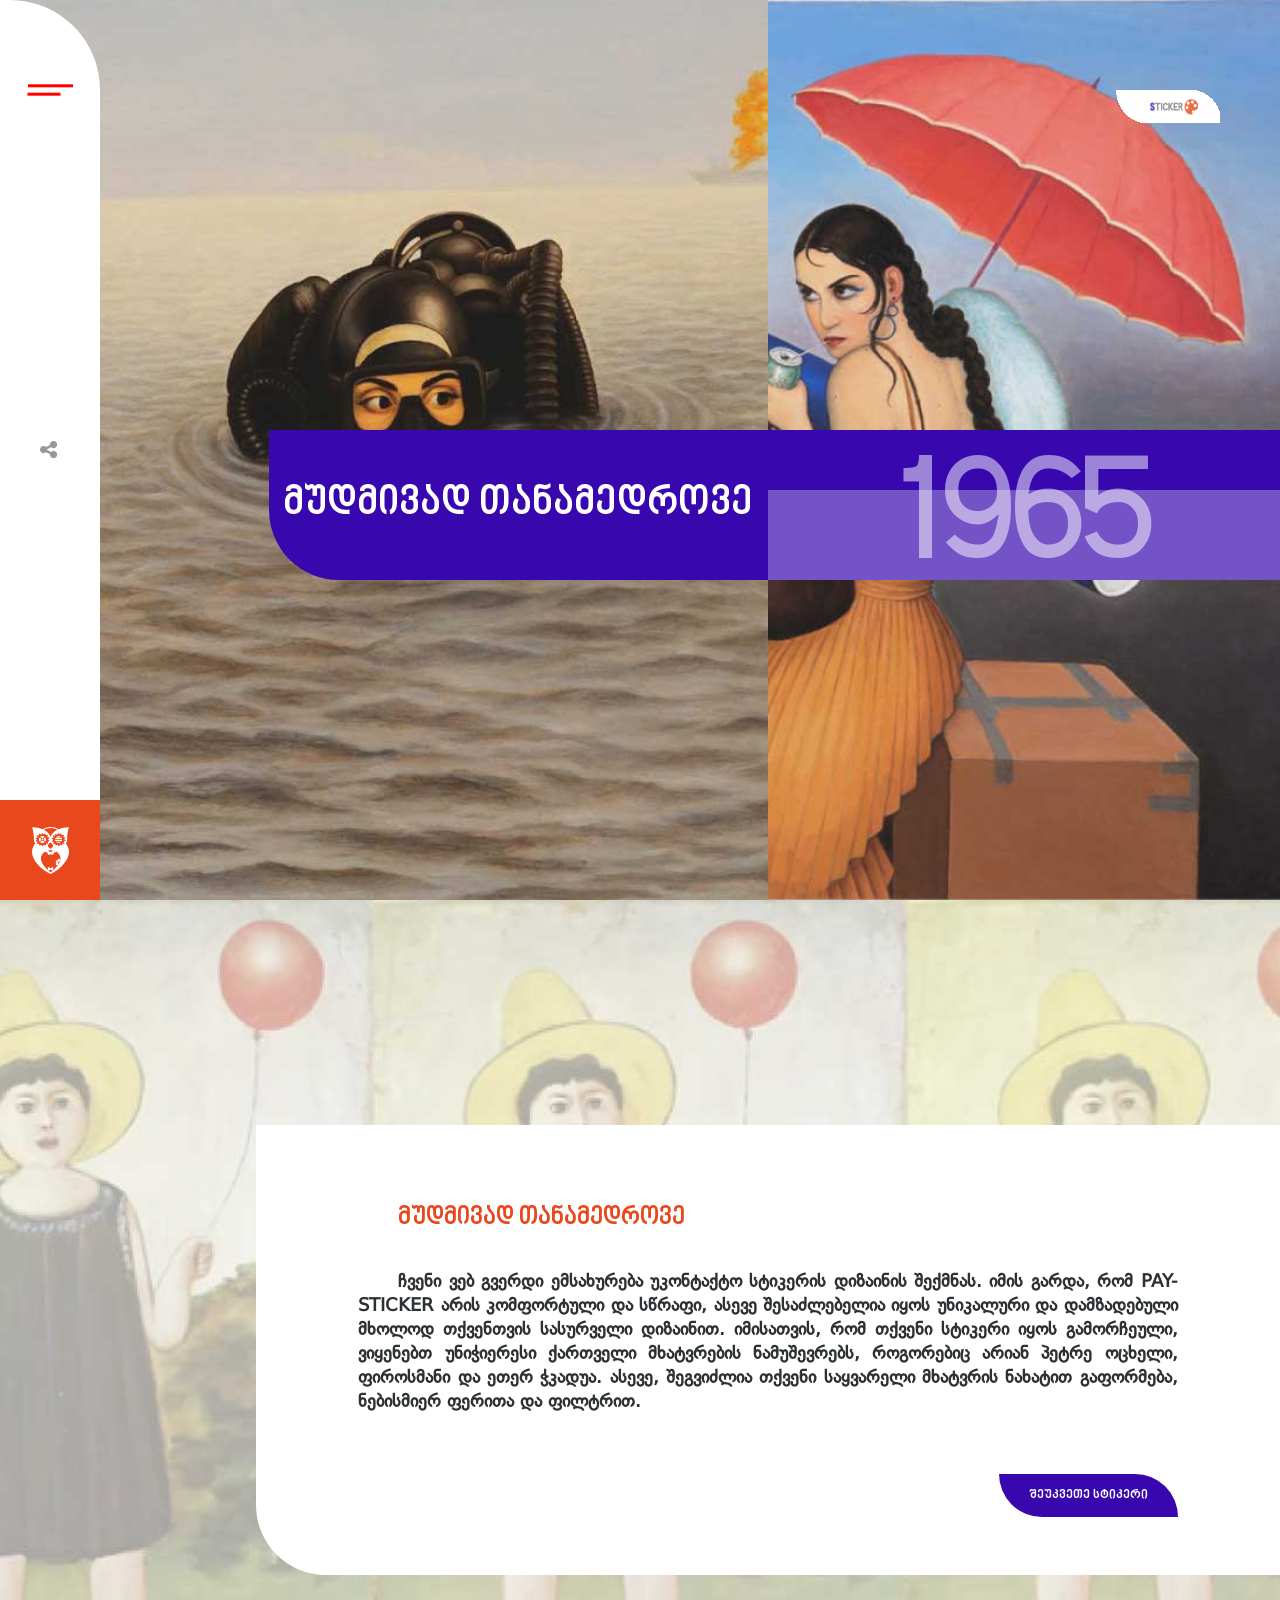
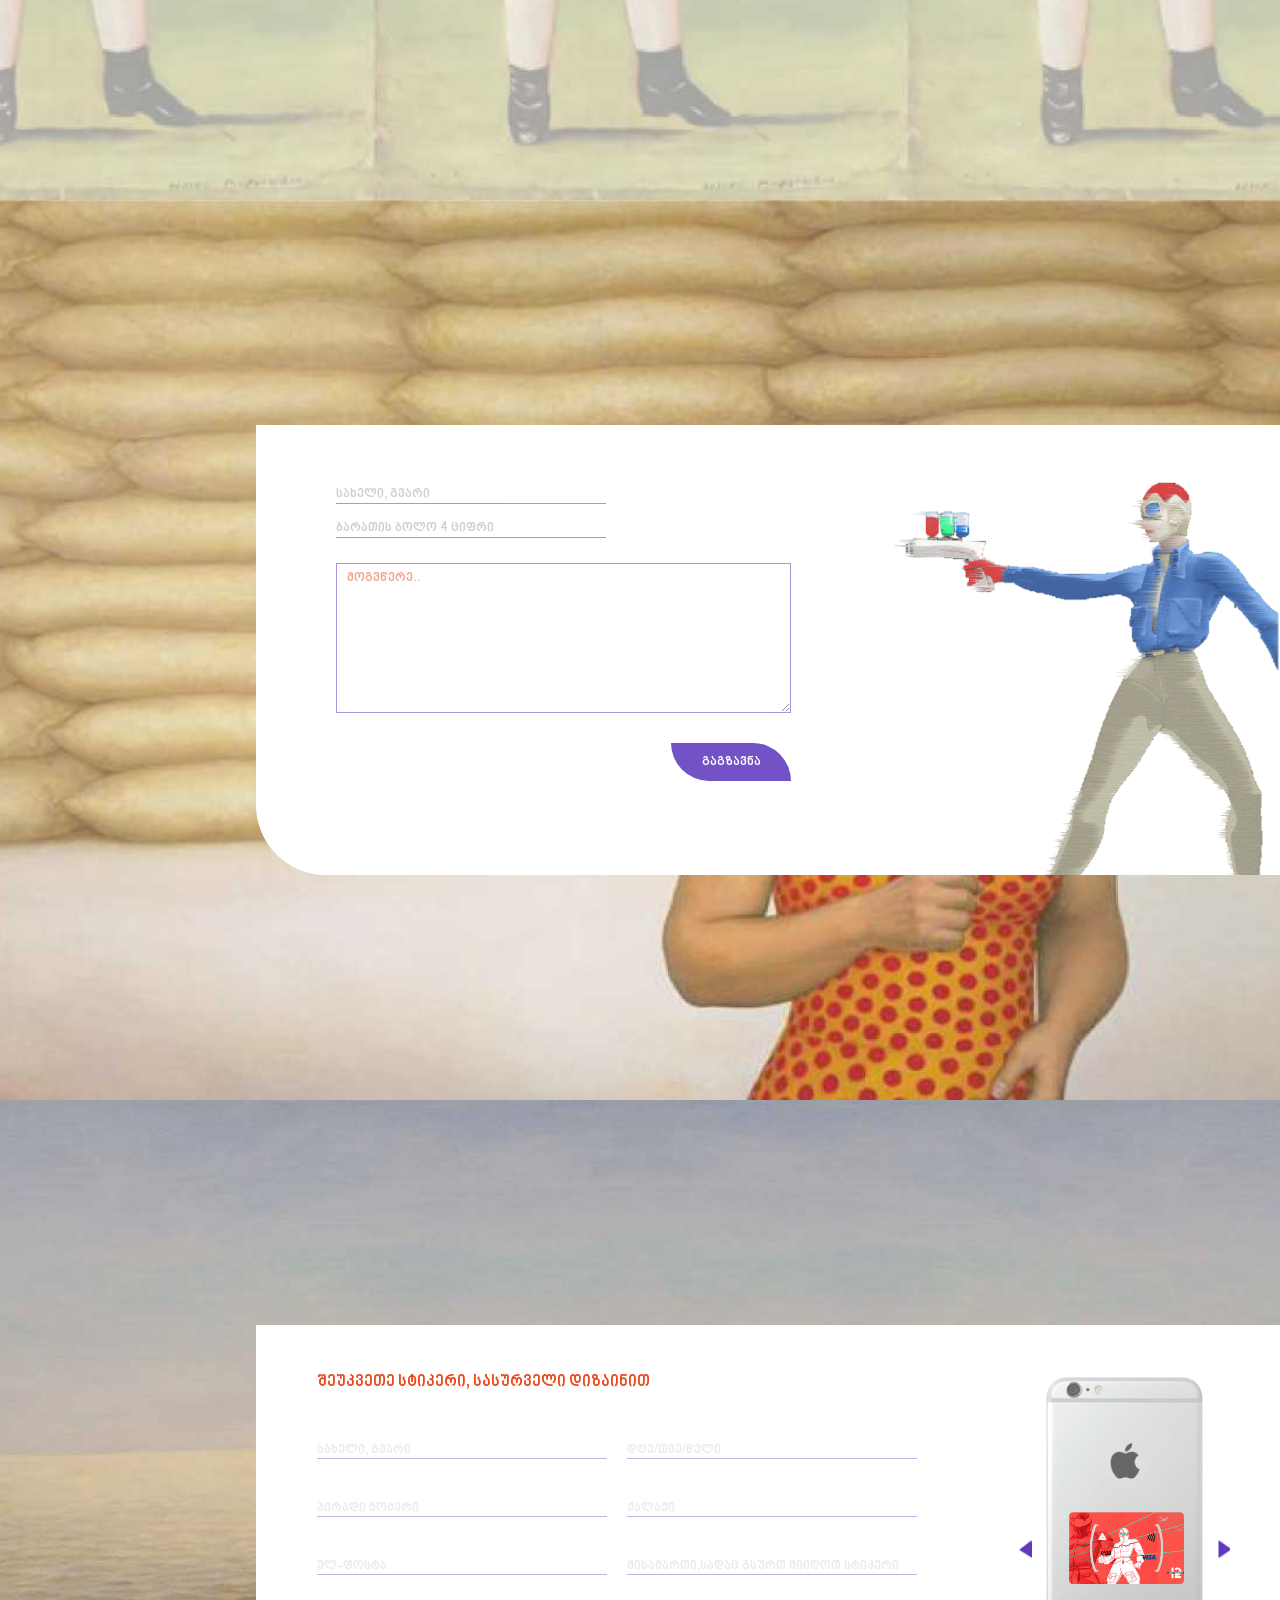
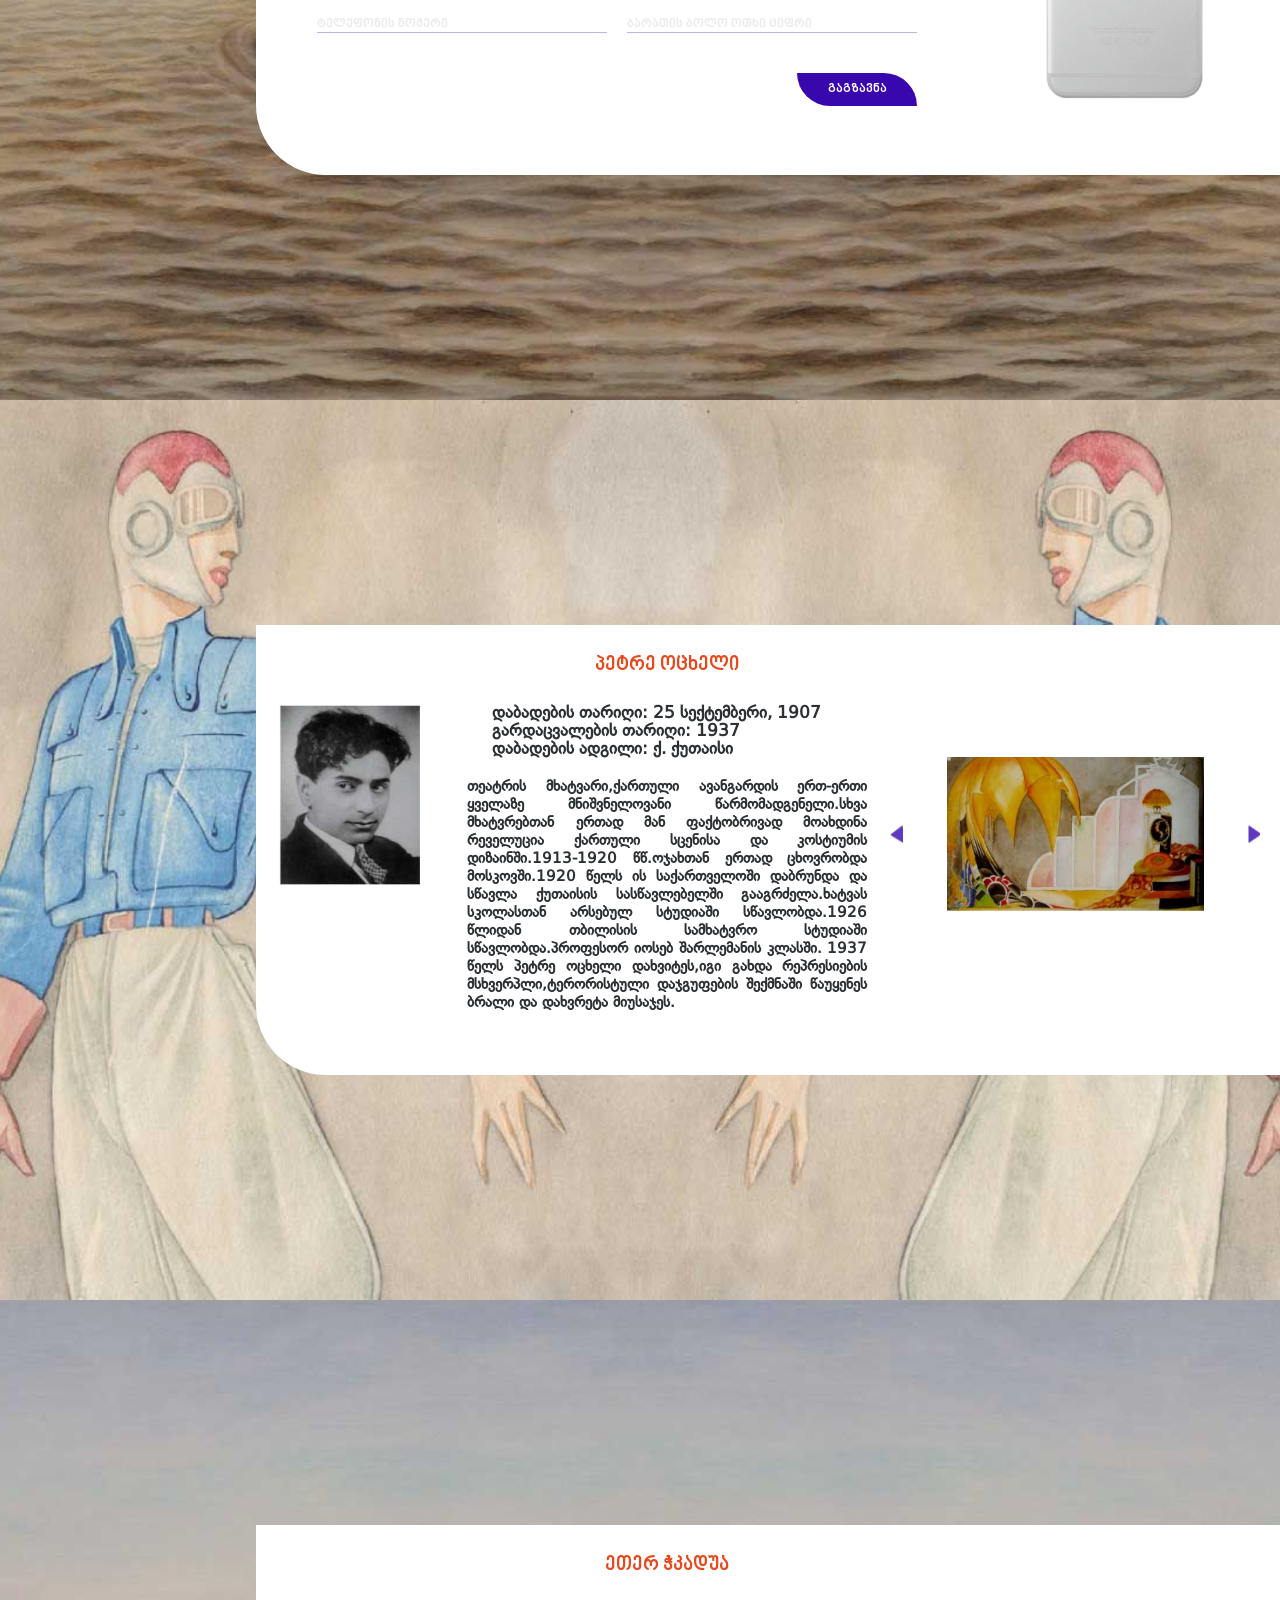
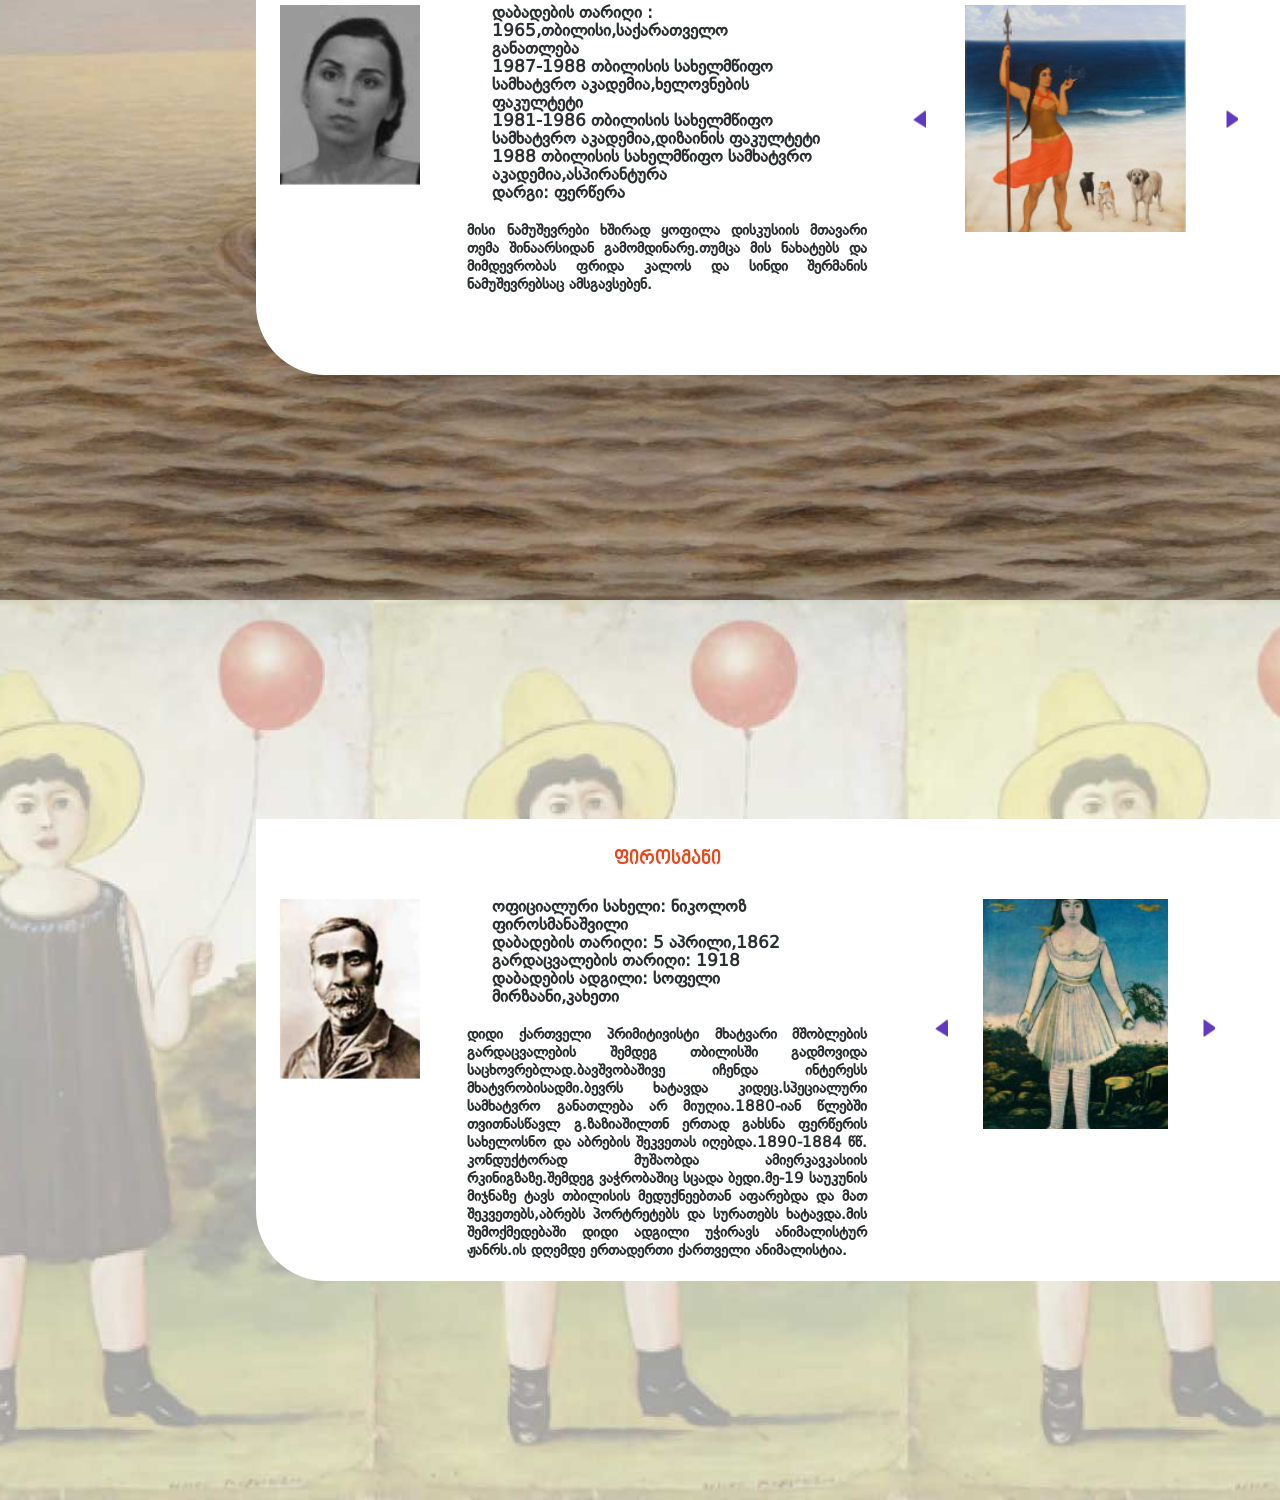
==== index.html @ b1180e70 "First commit" ====
<!DOCTYPE html>
<html lang="ka">
<head>
	<meta charset="UTF-8">
	<title>ქართველი მხატვრები</title>
  <meta name="viewport" content="width=device-width, initial-scale=1.0">
  <meta name="description" content="პეტრე ოცხელი, ნიკო ფიროსმანი, ეთერ ჭკადუა - ქართული ფერწერის გამორჩეული ოსტატები">
	<meta name="keywords" content="ფერწერა,მხატვრობა,მხატვრული ხელოვნება">
	<link rel="stylesheet" href="styles/reset.css">
	<link rel="stylesheet" href="styles/owl.carousel.css">
	<link rel="stylesheet" href="styles/owl.theme.default.css">
	<link rel="stylesheet" type="text/css" href="slick/slick.css"/>
  <link rel="stylesheet" type="text/css" href="slick/slick-theme.css"/>
  <link rel="stylesheet" href="styles/animate.css">
  <link rel="stylesheet" href="styles/style.css">
</head>
<body>
     
    <div class="menu_bar">
       
        <div class="menu-item-box" id="burger">
            <span class="menu-item"></span>
            <span class="menu-item"></span>
        </div> <!-- menu-item-box -->
          

        <div class="share-box" id="show-social-box">
            <i class="fa fa-share-alt"></i>
            <nav class="social">
                <a href="#" target="_blank" class="social-icons"><i class="fa fa-instagram"></i></a>
                <a href="#" target="_blank" class="social-icons"><i class="fa fa-facebook-f"></i></a>
                <a href="#" target="_blank" class="social-icons"><i class="fa fa-twitter"></i></a>
            </nav> <!-- social -->
        </div> <!-- share-box -->

        <div class="red-box">
          <div class="geolab animated zoomIn"></div>
        </div> <!-- red-box -->
     
    </div> <!-- Menu_bar -->

    <div class="hidden-menu-bar" id="hidden-bar">
        <nav class="inner-menu">
            <a href="#" class="inner-menu-links">მთავარი</a>
            <a href="#about" class="inner-menu-links scroll">ჩვენს შესახებ</a>
            <a href="#contact" class="inner-menu-links scroll">კონტაქტი</a>
            <a href="#sticker" class="inner-menu-links scroll">შეუკვეთე სტიკერი</a>
            <a href="javascript:void(0)" class="inner-menu-links" id="show-hidden-name-menu">ქართველი მხატვრები</a>
            <nav class="hidden-name-menu">
                <div class="name-items-wrapper first"><div class="defisi"></div><a href="#otskheli" class="scroll">პეტრე ოცხელი</a></div> <!-- name-items-wrapper -->
                <div class="name-items-wrapper second"><div class="defisi"></div><a href="#chkadua" class="scroll">ეთერ ჭკადუა</a></div> <!-- name-items-wrapper -->
                <div class="name-items-wrapper third"><div class="defisi"></div><a href="#firosmani" class="scroll">ფიროსმანი</a></div> <!-- name-items-wrapper -->
            </nav> <!-- hidden-name-menu -->
        </nav> <!-- inner-menu -->
        <div class="long-red-box"></div>
    </div> <!-- hidden-menu-bar -->


<!--  mobile-header -->

 <div class="mobile_menu_bar" id="mobile_menu">   
        <a href="#" class="mobile-logo"></a>
        <div class="mobile-share-box" id="show-mobile-social-box">
            <i class="fa fa-share-alt"></i>
            <nav class="mobile-social">
                <a href="#" target="_blank" class="mobile-social-icons"><i class="fa fa-instagram"></i></a>
                <a href="#" target="_blank" class="mobile-social-icons"><i class="fa fa-facebook-f"></i></a>
                <a href="#" target="_blank" class="mobile-social-icons"><i class="fa fa-twitter"></i></a>
            </nav> <!-- social -->
        </div> <!-- share-box -->

        <div class="mobile-menu-item-box" id="mobile-burger">
            <span class="menu-item"></span>
            <span class="menu-item"></span>
        </div> <!-- menu-item-box -->
     
</div> <!-- mobile_menu_bar -->

    <div class="mobile-hidden-menu-bar" id="mobile-hidden-bar">
        <nav class="mobile-inner-menu">
            <a href="#" class="mobile-inner-menu-links">მთავარი</a><br>
            <a href="#about" class="mobile-inner-menu-links scroll">ჩვენს შესახებ</a>
            <a href="#contact" class="mobile-inner-menu-links scroll">კონტაქტი</a>
            <a href="#sticker" class="mobile-inner-menu-links scroll">შეუკვეთე სტიკერი</a>       
            <a href="#otskheli" class="mobile-inner-menu-links scroll">პეტრე ოცხელი</a>       
            <a href="#chkadua" class="mobile-inner-menu-links scroll">ეთერ ჭკადუა</a>        
            <a href="#firosmani" class="mobile-inner-menu-links scroll">ფიროსმანი</a>          
        </nav> <!-- inner-menu -->
    </div> <!-- hidden-menu-bar -->



<!-- End mobile header -->    


	<div class="wrapper">
        
        <div class="left-slider">
            <div class="left-owl owl-carousel">


              <div class="left-slider-img" style="background-image: url(img/eteri/eteri1.jpg);"></div>


              <div class="left-slider-img" style="background-image: url(img/petre/petre1.jpg);"></div>
              <div class="left-slider-img" style="background-image: url(img/firosmani/niko1.jpg);"></div>
            </div> <!-- Left-owl -->
        </div> <!-- Left Slider -->


        <div class="allways_modern">
            <h1>მუდმივად თანამედროვე</h1>
        </div> <!-- allways_modern -->


		<div class="right-slider">

      <a href="#" class="logo animated fadeInDown"></a>
      <div class="right-owl owl-carousel">

        <div class="right-slider-img" style="background-image: url(img/eteri/eteri2.jpg);">
          <div class="blue-box"></div>
            <p class="slide_date">1965</p>
            <div class="white_block"></div>
        </div> <!-- right-slider-img -->


        <div class="right-slider-img" style="background-image: url(img/petre/petre2.jpg);">
          <div class="blue-box"></div>
            <p class="slide_date">1907</p>
            <div class="white_block"></div>
        </div> 


        <div class="right-slider-img" style="background-image: url(img/firosmani/niko2.jpg);">
          <div class="blue-box"></div>
            <p class="slide_date">1862</p>
            <div class="white_block"></div>
        </div> 


      </div> <!-- Right-owl -->

    </div> <!-- Right Slider -->


	</div> <!-- wrapper -->


  <div class="pages about" id="about">
        <div class="inner-page">
            <section class="about-text">
                <h1>მუდმივად თანამედროვე</h1>
                <p>ჩვენი ვებ გვერდი ემსახურება უკონტაქტო სტიკერის დიზაინის შექმნას. იმის გარდა, რომ PAY-STICKER არის კომფორტული და სწრაფი, ასევე შესაძლებელია იყოს უნიკალური და დამზადებული მხოლოდ თქვენთვის სასურველი დიზაინით. იმისათვის, რომ თქვენი სტიკერი იყოს გამორჩეული, ვიყენებთ უნიჭიერესი ქართველი მხატვრების ნამუშევრებს, როგორებიც არიან პეტრე ოცხელი, ფიროსმანი და ეთერ ჭკადუა. ასევე, შეგვიძლია თქვენი საყვარელი მხატვრის ნახატით გაფორმება, ნებისმიერ ფერითა და ფილტრით.</p>  
                <div class="fix-sticker"> 
                  <a href="#sticker" class="order-sticker scroll">შეუკვეთე სტიკერი</a>     
                </div>       
            </section>
             
        </div> <!-- inner-page -->
  </div> <!-- pages -->

  <div class="pages contact" id="contact">
        <div class="inner-page-for-contact">
          <div class="contact-form-div">

            <form class="contact-form" method="post">

                <input type="text" name="" placeholder="სახელი, გვარი">

                <input type="text" name="" placeholder="ბარათის ბოლო 4 ციფრი">

                <textarea placeholder="მოგვწერე.."></textarea>

                <input type="submit" name="" class="submit" value="გაგზავნა">

            </form> <!-- contact-form -->

          </div> <!-- contact-form-div  -->
          <div class="gif">
              <img src="img/gif/giff.gif" class="gif-img">
          </div>
        </div> <!-- inner-page -->    
  </div> <!-- pages -->


  <div class="pages sticker" id="sticker">
        <div class="inner-page">
          <div class="forms-wrapper">
            <h2>შეუკვეთე სტიკერი, სასურველი დიზაინით</h2>
            <div class="left-form">


              <form class="left-inner-form" id="sticker-form">
                <input type="text" name="" placeholder="სახელი, გვარი">
                <input type="text" name="" placeholder="პირადი ნომერი">
                <input type="text" name="" placeholder="ელ-ფოსტა">
                <input type="text" name="" placeholder="ტელეფონის ნომერი">
              </form> <!-- form -->


            </div><!--
          --><div class="right-form">

              <div class="right-inner-form">
                <input type="text" name="" placeholder="დღე/თვე/წელი" form="sticker-form">
                <input type="text" name="" placeholder="ქალაქი" form="sticker-form">
                <input type="text" name="" placeholder="მისამართი,სადაც გსურთ მიიღოთ სტიკერი" form="sticker-form">
                <input type="text" name="" placeholder="ბარათის ბოლო ოთხი ციფრი" form="sticker-form">
                <input type="submit" name="" class="submit-order" value="გაგზავნა" form="sticker-form">
              </div> <!-- form -->

            </div> <!-- right-form -->
          </div> <!-- forms-wrapper -->


          <div class="mobile-slider-wrapper">
              <div class="mobile-slider">

                <div class="sticker-slider">

                  <div class="sticker-item"><img src="img/sticker-slide/1.png"></div>
                  <div class="sticker-item"><img src="img/sticker-slide/2.png"></div>
                  <div class="sticker-item"><img src="img/sticker-slide/3.png"></div>

                </div> <!-- otskheli-images -->

              </div> <!-- mobile-slider -->
          </div> <!-- mobile-slider-wrapper -->
        </div> <!-- inner-page -->
    </div> <!-- pages -->


    <div class="pages otskheli" id="otskheli">
        <div class="inner-page">
            <div class="painter-img otskheli-img"></div>
            <div class="painter-text">
                <h2>პეტრე ოცხელი</h2>
                <div class="pre-text">
                  <p class="pre-text-p">
                    დაბადების თარიღი: 25 სექტემბერი, 1907<br>
                    გარდაცვალების თარიღი: 1937<br>
                    დაბადების ადგილი: ქ. ქუთაისი
                  </p>
                </div> <!-- pre-text -->
                <p>თეატრის მხატვარი,ქართული ავანგარდის ერთ-ერთი ყველაზე მნიშვნელოვანი წარმომადგენელი.სხვა მხატვრებთან ერთად მან ფაქტობრივად მოახდინა რეველუცია ქართული სცენისა და კოსტიუმის დიზაინში.1913-1920 წწ.ოჯახთან ერთად ცხოვრობდა მოსკოვში.1920 წელს ის საქართველოში  დაბრუნდა და სწავლა ქუთაისის სასწავლებელში გააგრძელა.ხატვას სკოლასთან არსებულ სტუდიაში სწავლობდა.1926 წლიდან თბილისის სამხატვრო სტუდიაში სწავლობდა.პროფესორ იოსებ შარლემანის კლასში. 1937 წელს პეტრე ოცხელი დახვიტეს,იგი გახდა რეპრესიების მსხვერპლი,ტერორისტული დაჯგუფების შექმნაში წაუყენეს ბრალი და დახვრეტა მიუსაჯეს.
                </p>
            </div> <!-- painter-text -->

            <div class="painter-slider">
				
        				<div class="otskheli-images">

          				  <div class="otskheli-item"><img src="img/petre/item-1.jpg"></div>
          				  <div class="otskheli-item"><img src="img/petre/item-2.jpg"></div>
          				  <div class="otskheli-item"><img src="img/petre/item-3.jpg"></div>
          				  <div class="otskheli-item"><img src="img/petre/item-4.jpg"></div>
          				  <div class="otskheli-item"><img src="img/petre/item-5.jpg"></div>
          				  <div class="otskheli-item"><img src="img/petre/item-6.jpg"></div>
          				  <div class="otskheli-item"><img src="img/petre/item-7.jpg"></div>
          				  <div class="otskheli-item"><img src="img/petre/item-8.jpg"></div>

        				</div> <!-- otskheli-images -->

            </div> <!-- painter-slider -->

        </div> <!-- inner-page -->
    </div> <!-- art-pages -->

    
    <div class="pages chkadua" id="chkadua">
        <div class="inner-page">
            <div class="painter-img chkadua-img"></div>
            <div class="painter-text">
              <h2>ეთერ ჭკადუა</h2>
              <div class="pre-text">
                  <p class="pre-text-p"">
                    დაბადების თარიღი : 1965,თბილისი,საქარათველო<br>
                    განათლება<br>
                    1987-1988 თბილისის სახელმწიფო სამხატვრო აკადემია,ხელოვნების ფაკულტეტი<br>
                    1981-1986 თბილისის სახელმწიფო სამხატვრო აკადემია,დიზაინის ფაკულტეტი<br>
                    1988 თბილისის სახელმწიფო სამხატვრო აკადემია,ასპირანტურა<br>
                    დარგი: ფერწერა
                  </p>
                </div> <!-- pre-text -->
              <p>მისი ნამუშევრები ხშირად ყოფილა დისკუსიის მთავარი თემა შინაარსიდან გამომდინარე.თუმცა მის ნახატებს და მიმდევრობას ფრიდა კალოს და სინდი შერმანის ნამუშევრებსაც ამსგავსებენ.</p>
            </div> <!-- painter-text -->
            <div class="painter-slider">
            	

        				<div class="chkadua-images">

        				  <div class="chkadua-item"><img src="img/eteri/item-1.jpg"></div>
        				  <div class="chkadua-item"><img src="img/eteri/item-2.jpg"></div>
        				  <div class="chkadua-item"><img src="img/eteri/item-3.jpg"></div>
        				  <div class="chkadua-item"><img src="img/eteri/item-4.jpg"></div>
        				  <div class="chkadua-item"><img src="img/eteri/item-5.jpg"></div>
        				  <div class="chkadua-item"><img src="img/eteri/item-6.jpg"></div>

        				</div> <!-- chkadua-images -->


            </div>  <!-- painter-slider -->
        </div> <!-- inner-page -->
    </div> <!-- pages -->

    

    <div class="pages firosmani-page" id="firosmani">
        <div class="inner-page">
            <div class="painter-img firosmani-img"></div>
            <div class="painter-text">
            <h2>ფიროსმანი</h2>
              <div class="pre-text">
                  <p class="pre-text-p">
                    ოფიციალური სახელი: ნიკოლოზ ფიროსმანაშვილი<br>
                    დაბადების თარიღი: 5 აპრილი,1862<br>
                    გარდაცვალების თარიღი: 1918<br>
                    დაბადების ადგილი: სოფელი მირზაანი,კახეთი
                  </p>
                </div> <!-- pre-text -->
              <p>დიდი ქართველი პრიმიტივისტი მხატვარი მშობლების გარდაცვალების შემდეგ თბილისში გადმოვიდა საცხოვრებლად.ბავშვობაშივე იჩენდა ინტერესს მხატვრობისადმი.ბევრს ხატავდა კიდეც.სპეციალური სამხატვრო განათლება არ მიუღია.1880-იან წლებში თვითნასწავლ გ.ზაზიაშილთნ ერთად გახსნა ფერწერის სახელოსნო და აბრების შეკვეთას იღებდა.1890-1884 წწ. კონდუქტორად მუშაობდა ამიერკავკასიის რკინიგზაზე.შემდეგ ვაჭრობაშიც სცადა ბედი.მე-19 საუკუნის მიჯნაზე ტავს თბილისის მედუქნეებთან აფარებდა და მათ შეკვეთებს,აბრებს პორტრეტებს და სურათებს ხატავდა.მის შემოქმედებაში დიდი ადგილი უჭირავს ანიმალისტურ ჟანრს.ის დღემდე ერთადერთი ქართველი ანიმალისტია.</p>
            </div> <!-- painter-text -->

            <div class="painter-slider">            	

				<div class="firosmani-images">          
				  <div class="firosmani-items"><img src="img/firosmani/item-1.jpg"></div>
				  <div class="firosmani-items"><img src="img/firosmani/item-2.jpg"></div>
				  <div class="firosmani-items"><img src="img/firosmani/item-3.jpg"></div>
				  <div class="firosmani-items"><img src="img/firosmani/item-4.jpg"></div>
				</div> <!-- firosmani-images -->


            </div> <!-- painter-slider -->
        </div> <!-- inner-page -->
    </div> <!-- pages -->

    

    

    

	<!-- js -->
	<script src="js/jquery-3.2.1.min.js"></script>
	<script src="js/owl.carousel.js"></script>
  <script src="slick/slick.min.js"></script>
  <script src="js/jquery.viewportchecker.min.js"></script>
  <script src="js/slider.js"></script>
</body>
</html>
---- styles/style.css ----
@import url("fonts.css");
/*----- Common Styles-----------*/
* {
	margin: 0;
	padding: 0;
	-webkit-box-sizing: border-box;
	-moz-box-sizing: border-box;
	box-sizing: border-box;
}
html, body {
	width: 100%;
	height: 100%;
}
h1, h2, h3, p, a, input, textarea {
	font-family: 'BPGNinoMtavruli-Bold';
}
.hidden {
	visibility: hidden;
}
.visible {
	visibility: visible;
}
#mobile_menu {
	display: none;
}
.pages {
	width: 100%;
	min-height: 100vh;
	background-repeat: no-repeat;
	background-position: center;
	background-size: cover;
	position: relative;
}
.inner-page {
	position: absolute;
	right: 0;
	top: 50%;
	transform: translateY(-50%);
	width: 80%;
	min-height: 450px;
	background-color: #fff;
	border-radius: 0 0 0 70px;
	display: flex;
	justify-content: space-around;
	padding-bottom: 20px;
}
.inner-page-for-contact {
	position: absolute;
	right: 0;
	top: 50%;
	transform: translateY(-50%);
	width: 80%;
	height: 450px;
	background-color: #fff;
	border-radius: 0 0 0 70px;
}
.painter-img {
	width: 140px;
	height: 180px;
	background-repeat: no-repeat;
	background-size: cover;
	background-position: center;
	margin-top: 80px;
}
.painter-text {
	width: 400px;
}
.painter-text h2 {
	text-align: center;
	color: #E9481C;
	padding: 30px 0;
	font-size: 20px;
}
.pre-text {
	width: 350px;
	margin: 0 auto 20px;
}
.painter-text p {
	font-family: 'BPGRioniVera';
	font-weight: bold;
	font-size: 15px;
	color: #2D3133;
	line-height: 18px;
	text-align: justify;
}
.pre-text-p {
	font-size: 17px !important;
	text-indent: 0px;
	text-align: left !important;
}
.painter-slider {
	width: 321px;
	display: flex;
	justify-content: center;
	padding-top: 80px;
	margin-right: 20px;
}
.chkadua-item img, .otskheli-item img, .firosmani-items img {
	width: 80%;
	height: auto;
}
/*--- End -- Common Styles-----------*/
.menu_bar {
	position: fixed;
	left: 0;
	top: 0;
	z-index: 5;
	height: 100%;
	width: 100px;
	background-color: #fff;
	border-radius: 0 90px 0 0;
}
/* -------------------------- menu - burger */
.menu-item-box {
	position: absolute;
	top: 10%;
	left: 50%;
	height: 45px;
	transform: translate(-50%, -50%);
	width: 45px;
	cursor: pointer;
}
span.menu-item {
	position: absolute;
	background-color: red;
	height: 3px;
	display: block;
	width: 45px;
}
span.menu-item:first-child {
	top: 40%;
	left: 50%;
	transform: translate(-50%,-40%);
	transition: transform .3s;
}
span.menu-item:last-child {
	top: 60%;
	left: 0;
	transform: translateY(-60%);
	width: 33px;
	transition: width .1s, transform .3s;
}
.menu-item-box.active span.menu-item:first-child {
	top: 50%;
	transform: translate(-50%,-40%) rotate(-45deg);
}
.menu-item-box.active span.menu-item:last-child {
	top: 50%;
	transform: translateY(-60%) rotate(45deg);
	width: 45px;
}
/* -------- End ------------------ menu - burger */

a.logo {
	width: 104px;
	height: 33px;
	display: block;
	position: absolute;
	top: 10%;
	right: 60px;
	z-index: 10;
	background-image: url(../img/logo/logo-17.png);
	background-repeat: no-repeat;
}

/* -------------------------- Social - box */
.share-box {
	width: 20px;
	height: 20px;
	position: absolute;
	top: 50%;
	left: 50%;
	transform: translate(-50%, -50%);
	cursor: pointer;
}
.share-box.active .social {
	visibility: visible;
} 
.share-box.active .social .social-icons i {
	font-size: 20px;
}
.share-box i.fa.fa-share-alt {
	font-size: 20px;
	color: rgba(45, 49, 51, .5);
}
nav.social {
	margin-top: 20px;
	visibility: hidden;
}
.social-icons {
	margin-bottom: 20px;
	display: flex;
	justify-content: center;
	width: 20px;
	height: 20px;
}
.social-icons:last-child {
	margin-bottom: 0;
}
.social-icons i {
	font-size: 0px;
	color: rgba(45, 49, 51, .5);
	transition: font-size .3s;
}
/* ----------- End ----------- Social - box */
.red-box {
	position: absolute;
	bottom: 0;
	left: 0;
	width: 100px;
	height: 100px;
	background-color: #E9481C;
	display: flex;
	justify-content: center;
	align-items: center;
}
.geolab {
	width: 37px;
	height: 47px;
	background-image: url(../img/logo/geolab-svg.svg);
	background-repeat: no-repeat;
}
/* ---------------- Hidden - bar ---------*/
.hidden-menu-bar {
	width: 400px;
	height: 100%;
	position: fixed;
	left: -100%;
	top: 0;
	z-index: 3;
	transition: left .5s;
	background-color: #fff;
	border-radius: 0 90px 0 0;
}
.mobile-hidden-menu-bar {
	display: none;
}
.hidden-menu-bar.active {
	left: 0px;
}
.inner-menu {
	height: 360px;
	margin-left: 110px;
	margin-top: 100px;
}
a.inner-menu-links {
	color: rgba(45, 49, 51, .5);
	display: block;
	margin-bottom: 25px;
	font-size: 22px;
}
a.inner-menu-links:hover, .name-items-wrapper a:hover {
	color: rgba(56, 8, 174, .9);
}
a.inner-menu-links:last-child {
	margin-bottom: 0px;
}
nav.hidden-name-menu {
	position: relative;
	overflow: hidden;
	width: 100%;
	height: 100px;
	margin: 0;
}
.name-items-wrapper {
	position: absolute;
	margin-bottom: 10px;
	width: 100%;
	height: 18px;
	left: -100%;
}
.first {
	top: 0px;
	transition: left .3s;
}
.second {
	top: 30px;
	transition: left .7s;
}
.third {
	top: 60px;
	transition: left 1.1s;
}
#show-hidden-name-menu.active + .hidden-name-menu .first {
	left: 0%;
}
#show-hidden-name-menu.active + .hidden-name-menu .second {
	left: 0%;
}
#show-hidden-name-menu.active + .hidden-name-menu .third {
	left: 0%;
}
.defisi {
	width: 25px;
	height: 2px;
	margin: 8px 10px;
	display: inline-block;
	background-color: rgba(56, 8, 174, .6);
}
.name-items-wrapper a {
	color: rgba(45, 49, 51, .5);
	font-size: 20px;
}
.long-red-box {
	position: absolute;
	bottom: 0;
	right: 0;
	width: 400px;
	height: 100px;
	background-color: #E9481C;
}
/* ------- End --------- Hidden - bar ---------*/
.wrapper {
	width: 100%;
	height: 100%;
	display: flex;
}
.left-slider {
	width: 60%;
	height: 100vh;	
}
.right-slider {
	width: 40%;
	height: 100vh;
}
.allways_modern {
	position: absolute;
	top: calc(50% - 20px);
	right: 40%;
	z-index: 2;
	height: 150px;
	width: 39%;
	background-color: rgba(56, 8, 174, 1);
	border-radius: 0 0 0 70px;
	display: flex;
	justify-content: center;
	align-items: center;
}
.blue-box {
	position: absolute;
	top: calc(50% - 20px);
	right: 0;
	height: 150px;
	width: 100%;
	background-color: rgba(56, 8, 174, 1);
	z-index: 1;
}
.allways_modern h1 {
	color: #fff;
	font-size: 40px;
	text-align: center;
}
.left-slider-img {
	width: 100%;
	height: 100vh;
	background-size: cover;
	background-repeat: no-repeat;
	background-position: center;
}
.right-slider-img {
	width: 100%;
	height: 100vh;
	background-size: cover;
	background-repeat: no-repeat;
	background-position: center;
	position: relative;
}
.white_block {
	position: absolute;
	right: 0;
	z-index: 10;
	top: calc(50% + 40px);
	width: 100%;
	height: 90px;
	background-color: rgba(255,255,255, .3);
}
.slide_date {
	position: absolute;
	top: 50%;
	right: 0;
	color: rgba(255,255,255, .5);
	background-color: transparent;
	font-size: 140px;
	height: 150px;
	line-height: 150px;
	text-align: center;
	width: 100%;
	z-index: 10;
}
/*--------------- chkadua page---------*/

.chkadua {
	background-image: url(../img/eteri/eteribg.jpg);
}
.chkadua-img {
	background-image: url(../img/eteri/chkadua.jpg);
}
.chkadua-images {
	width: 276px;
	height: 227px;
}
.chkadua-item {
	width: 276px;
	height: 227px;
	display: flex !important;
	justify-content: center;
	align-items: center;
}
/*------End--------- chkadua page---------*/
/*--------------- otskheli page---------*/
.otskheli {
	background-image: url(../img/petre/otskhelibg.jpg);
}
.otskheli-img {
	background-image: url(../img/petre/otskheli.jpg);
}
.otskheli-images {
	width: 321px;
	height: 258px;
}
.otskheli-item {
	width: 321px;
	height: 258px;
	display: flex !important;
	justify-content: center;
	align-items: center;
}
.slick-prev {
	background-image: url(../img/sticker-slide/left-arrow.png);
	background-repeat: no-repeat;
	width: 13px;
	height: 17px;
}
.slick-next {
	background-image: url(../img/sticker-slide/right-arrow.png);
	background-repeat: no-repeat;
	width: 13px;
	height: 17px;
}
/*-----End---------- otskheli page---------*/
/*--------------- firosmani page---------*/
.firosmani-page {
	background-image: url(../img/firosmani/firosmanibg.jpg);
}
.firosmani-img {
	background-image: url(../img/firosmani/firosmani.jpg);
}
.firosmani-images {
	width: 231px;
	height: 258px;
}
.firosmani-items {
	width: 231px;
	height: 230px;
	display: flex !important;
	justify-content: center;
	align-items: center;
}

/*-----End---------- firosmani page---------*/



/*--------------- about page---------*/
.about {
	background-image: url(../img/firosmani/firosmanibg.jpg);
}

section.about-text {
	width: 80%;
	margin: 0 auto;
	padding: 0;
}
section.about-text h1 {
	font-size: 25px;
	color: #E9481C;
	padding: 80px 0 40px 40px;
}
section.about-text p {
	font-family: 'BPGRioniVera';
	font-weight: bold;
	font-size: 18px;
	color: #2D3133;
	opacity: .9;
	line-height: 24px;
	text-indent: 40px;
	text-align: justify;
	margin-bottom: 60px;
}
a.order-sticker {
	background-color: #3808AE;
	color: #fff;
	padding: 15px 30px;
	float: right;
	border-radius: 0 70px 0 70px;
	font-size: 13px;
}
/*-----End---------- about page---------*/


/*--------------- contact page---------*/
.contact {
	background-image: url(../img/pages/aboutBG.jpg);
}
.contact-form-div {
	width: 535px;
	padding: 60px 0 0 80px;	
}
.gif {
	position: absolute;
	right: 0;
	bottom: 0;
	width: 430px;
	height: auto;
}
.gif-img {
	width: 90%;
	position: absolute;
	right: 0;
	bottom: 0;
}
.contact-form input, .contact-form textarea {
	display: block;
	background-color: transparent;
	font-size: 13px;
	color: #9F9F9F;
	opacity: .7;
}
.contact-form input:focus, .contact-form textarea:focus {
	    outline: none;
}
.contact-form input {
	border-bottom: 1px solid rgba(56, 8, 174, .6);
	width: 270px;
	line-height: 18px;
	margin-bottom: 15px;
}
.contact-form textarea {
	width: 100%;
	height: 150px;
	border: 1px solid rgba(56, 8, 174, .6);
	margin-top: 25px;
	padding: 8px 0 0 10px;
}
.contact-form input::placeholder {
    color: #9F9F9F;
    opacity: .7;
} 
textarea::placeholder {
    color: rgba(233, 72, 28, .7);
} 
.submit {
	border-bottom: 0 !important;
	cursor: pointer;
	background-color: #3808AE !important;
	opacity: 1;
	border-radius: 0 70px 0 70px;
	color: #fff !important;
	padding: 10px 0;
	width: 120px !important;
	float: right;
	margin-top: 30px;
}
/*-----End---------- contact page---------*/

/*----------- order-sticker ------------ */
.sticker {
	background-image: url(../img/eteri/eteribg.jpg);
}
.forms-wrapper {
	width: 600px;
	margin-top: 50px;
}
.forms-wrapper h2 {
	color: #E9481C;
	margin-bottom: 50px;
}
.left-form {
	width: 50%;
	display: inline-block;
	padding-right: 10px;
}
.right-form {
	width: 50%;
	display: inline-block;
	padding-left: 10px;
}
.left-inner-form input {
	font-size: 13px;
	width: 100%;
	border-bottom: 1px solid rgba(56, 8, 174, .6);
	margin-bottom: 40px;
	color: #9F9F9F;
	opacity: .5;
}
.left-inner-form input:focus {
	outline: none;
}
.right-inner-form input {
	font-size: 13px;
	width: 100%;
	border-bottom: 1px solid rgba(56, 8, 174, .6);
	margin-bottom: 40px;
	color: #9F9F9F;
	opacity: .5;
}
.right-inner-form input::placeholder, .left-inner-form input::placeholder {
    color: #9F9F9F;
    opacity: .4;
}
.right-inner-form input:focus {
	outline: none;
}
.submit-order {
	border-bottom: 0 !important;
	cursor: pointer;
	background-color: #3808AE !important;
	border-radius: 0 70px 0 70px;
	color: #fff !important;
	opacity: 1 !important;
	padding: 10px 0;
	width: 120px !important;
	float: right;
	margin-top: 0px;
}

.mobile-slider {
	width: 180px;
	height: 348px;
	background: url(../img/sticker-slide/mobile.png) no-repeat center;
	background-size: cover;
	display: flex;
	justify-content: center;
	align-items: center;
	margin-top: 50px;
}
.sticker-slider {
	width: 120px;
	height: 80px;
	display: flex;
	justify-content: center;
	align-items: center;
}

.sticker-item {
	width: 110px;
	margin-right: 5px;
}
.sticker-item img {
	width: 100%;
}



@media screen and (max-width: 1200px) {

.forms-wrapper {
	width: 450px;
}

.painter-img {
	width: 120px;
	height: 160px;
	margin-top: 60px;
}
.painter-text {
	width: 350px;
}
.painter-text h2 {
	text-align: center;
	color: #E9481C;
	padding: 20px 0;
	font-size: 20px;
}
.pre-text {
	width: 300px;
}
.painter-slider {
	width: 321px;
	display: flex;
	justify-content: center;
	padding-top: 60px;
	margin-right: 20px;
}
.firosmani-images {
	width: 100%;
	height: 258px;	
}
.otskheli-images {
	width: 100%;
	height: 258px;	
}
.chkadua-images {
	width: 100%;
	height: 227px;	
}
.chkadua-item img, .otskheli-item img, .firosmani-items img {
	width: 80%;
	height: auto;
}
.allways_modern h1 {
	font-size: 35px;
}

}

@media screen and (max-width: 1100px) {

.inner-page {
	min-height: 400px;
}
.inner-page-for-contact {
	min-height: 400px;
}
.contact-form-div {
	width: 400px;
	padding: 60px 0 0 80px;	
}
.contact-form input {
	border-bottom: 1px solid rgba(56, 8, 174, .6);
	width: 100%;
	line-height: 18px;
	margin-bottom: 15px;
}
.gif {
	position: absolute;
	right: 0;
	bottom: 0;
	height: auto;
}
.gif-img {
	height: 350px;
	width: auto;
	position: absolute;
	right: 0;
	bottom: 0;
}
.painter-img {
	width: 100px;
	height: 140px;
}
.painter-text {
	width: 300px;
}
.painter-text h2 {
	text-align: center;
	color: #E9481C;
	padding: 20px 0;
	font-size: 20px;
}
.pre-text {
	width: 250px;
}
.painter-slider {
	width: 221px;
	display: flex;
	justify-content: center;
	padding-top: 60px;
	margin-right: 20px;
}
.firosmani-images {
	width: 100%;
	height: 258px;	
}
.otskheli-images {
	width: 100%;
	height: 258px;	
}
.chkadua-images {
	width: 100%;
	height: 227px;	
}
/*---------- about-----------*/
section.about-text {
	width: 90%;
}
section.about-text h1 {
	font-size: 22px;
	padding: 60px 0 20px 40px;
}
section.about-text p {
	font-size: 16px;
	color: #2D3133;
	opacity: .8;
	line-height: 22px;
	text-indent: 40px;
	text-align: justify;
	margin-bottom: 40px;
}
a.order-sticker {
	background-color: #3808AE;
	color: #fff;
	padding: 15px 30px;
	float: right;
	border-radius: 0 70px 0 70px;
	font-size: 13px;
}
/*-----End---------- about page---------*/


.allways_modern h1 {
	font-size: 30px;
}

}



@media  screen and (max-width: 940px) {
	
.menu_bar, .hidden-menu-bar {
	display: none;
}
#mobile_menu {
	display: flex;
	justify-content: space-between;
	align-items: center;
}
.mobile_menu_bar {
	padding: 10px 20px;
	width: 100%;
	display: block;
	background-color: rgba(255,255,255, .8);
	position: fixed;
	top: 0;
	left: 0;
	z-index: 2;
}
a.mobile-logo {
	width: 88px;
	height: 28px;
	display: block;
	position: initial;
	top: initial;
	right: initial;
	z-index: initial;
	background-image: url(../img/logo/logo-17.png);
	background-repeat: no-repeat;
	background-size: cover;
	background-position: center;
}
.mobile-menu-item-box {
	height: 30px;
	width: 30px;
	cursor: pointer;
	position: relative;
}
.mobile-share-box {
	width: 20px;
	height: 20px;
	cursor: pointer;
}
.mobile-share-box.active .mobile-social {
	visibility: visible;
} 
.mobile-share-box.active .mobile-social .mobile-social-icons i {
	font-size: 20px;
}
.mobile-share-box i.fa.fa-share-alt {
	font-size: 20px;
	color: rgba(45, 49, 51, .5);
}
nav.mobile-social {
	display: flex;
	justify-content: space-between;
	width: 100px;
	height: 20px;
	visibility: hidden;
	margin-left: 40px;
	margin-top: -20px;
}
.mobile-social-icons {
	margin-bottom: 20px;
	display: flex;
	justify-content: center;
	width: 20px;
	height: 20px;
}
.mobile-social-icons:last-child {
	margin-bottom: 0;
}
.mobile-social-icons i {
	font-size: 0px;
	color: rgba(45, 49, 51, .5);
	transition: font-size .3s;
}
span.menu-item {
	position: absolute;
	background-color: red;
	height: 3px;
	display: block;
	width: 30px;
}
span.menu-item:first-child {
	top: 40%;
	left: 50%;
	transform: translate(-50%,-40%);
	transition: transform .3s;
}
span.menu-item:last-child {
	top: 60%;
	left: 0;
	transform: translateY(-60%);
	width: 20px;
	transition: width .1s, transform .3s;
}
.mobile-menu-item-box.active span.menu-item:first-child {
	top: 50%;
	transform: translate(-50%,-40%) rotate(-45deg);
}
.mobile-menu-item-box.active span.menu-item:last-child {
	top: 50%;
	transform: translateY(-60%) rotate(45deg);
	width: 30px;
}
.mobile-hidden-menu-bar {
	display: block;
	width: 100%;
	height: 100%;
	position: fixed;
	right: -100%;
	top: 50px;
	z-index: 3;
	transition: right .5s;
	background-color: rgba(255,255,255, .8);
	border-radius: initial;
}
.mobile-hidden-menu-bar.active {
	right: 0px;
}
.mobile-inner-menu {
	height: 100%;
	padding: 20px 0 0;
	display: flex;
	flex-direction: column;
}
.mobile-inner-menu-links {
	color: #fff;
	display: inline-block;
	background-color: rgba(56, 8, 174, .4);
	font-size: 15px;
	padding: 12px 0 7px;
	width: 170px;
	margin: 0 auto 10px;
	text-align: center;
	border-radius: 0 70px 0 70px;
}
.wrapper {
	width: 100%;
	height: 100%;
}
.left-slider {
	position: absolute;
	left: 0;
	top: 0;
	width: 100%;
	height: 100vh;
}
.right-slider {
	display: none;
}
.allways_modern {
	top: 60%;
	height: 100px;
	right: 0;
	width: 100%;
	background-color: rgba(56, 8, 174, .4);
	border-radius: initial;
}
.allways_modern h1 {
	font-size: 20px;
}
.pages {
	width: 100%;
	height: auto;
	background-repeat: initial;
	background-position: initial;
	background-size: initial;
	position: initial;
	margin: 0;
	padding: 0;
}
.about {
	background-image: initial;
	background-color: lightgreen;
	padding: 10px 0;
}
section.about-text h1 {
	font-size: 18px;
	padding: 0 0 30px 40px;
}
section.about-text p {
	font-size: 14px;
	color: #2D3133;
	opacity: .8;
	line-height: 22px;
	text-indent: 40px;
	text-align: justify;
	margin-bottom: 0px;
}
.fix-sticker {
	width: 100%;
	min-height: 60px;
	position: relative;
}
a.order-sticker {
	position: absolute;
	bottom: 0;
	right: 0;
	background-color: #3808AE;
	color: #fff;
	padding: 15px 30px;
	border-radius: 0 70px 0 70px;
	font-size: 13px;
}
.inner-page {
	position: initial;
	right: initial;
	top: initial;
	transform: initial;
	width: 90%;
	margin: 0 auto;
	height: auto;
	background-color: #fff;
	border-radius: 0 0 0 70px;
	display: block;
	padding: 30px;
}
.inner-page-for-contact {
	position: relative;
	right: initial;
	top: initial;
	transform: initial;
	width: 90%;
	min-height: 600px;
	margin: 0 auto;
	background-color: #fff;
	border-radius: 0 0 0 70px;
	padding: 30px;
}
.contact {
	background-image: initial;
	background-color: lightblue;
	padding: 10px 0;
}
.contact-form-div {
	width: 100%;
	padding: 10px;
	margin: 0 auto;	
}
.contact-form input {
	width: 100%;
}
.gif {
	margin-top: 30px;
	position: initial;
	right: initial;
	bottom: initial;
	width: 100%;
	height: auto;
}
.gif-img {	
	width: auto;
	height: 250px;
	position: absolute;
	right: -1px;
	bottom: 0;
}
/*----------- sticker------*/

.sticker {
	background-image: initial;
	background-color: lightgrey;
	padding: 10px 0;
}
.forms-wrapper {
	width: 80%;
	margin: 0 auto 30px;
	padding: 10px 0;
}
.forms-wrapper h2 {
	color: #E9481C;
	margin-bottom: 25px;
}
.left-form {
	width: 100%;
	display: block;
	padding-right: 0;
}
.right-form {
	width: 100%;
	display: block;
	padding-left: 0px;
}
.left-inner-form input {
	font-size: 13px;
	width: 100%;
	border-bottom: 1px solid rgba(56, 8, 174, .6);
	margin-bottom: 40px;
}
.left-inner-form input:focus {
	outline: none;
}
.right-inner-form input {
	font-size: 13px;
	width: 100%;
	border-bottom: 1px solid rgba(56, 8, 174, .6);
	margin-bottom: 40px;
}
.right-inner-form input:focus {
	outline: none;
}
.submit-order {
	border-bottom: 0 !important;
	cursor: pointer;
	background-color: #3808AE !important;
	border-radius: 0 70px 0 70px;
	color: #fff;
	padding: 10px 0;
	width: 120px !important;
	float: right;
	margin-top: 0px;
}
.mobile-slider-wrapper {
	height: 350px;
	position: relative;
	width: 100%;
}
.mobile-slider {
	width: 180px;
	height: 348px;
	position: absolute;
	bottom: 0px;
	left: 50%;
	transform: translateX(-50%);
	background: url(../img/sticker-slide/mobile.png) no-repeat center;
	background-size: cover;
	display: flex;
	justify-content: center;
	align-items: center;
}
.sticker-slider {
	width: 120px;
	height: 80px;
	display: flex;
	justify-content: center;
	align-items: center;
}

.sticker-item {
	width: 110px;
	margin-right: 5px;
}
.sticker-item img {
	width: 100%;
}
/*------------ painters common styles-------*/

.painter-img {
	width: 140px;
	height: 180px;
	background-repeat: no-repeat;
	background-size: cover;
	background-position: center;
	margin: 20px auto;
}
.painter-text {
	width: 100%;
}
.painter-text h2 {
	text-align: center;
	color: #E9481C;
	padding: 30px 0;
	font-size: 20px;
}
.pre-text {
	min-width: 200px;
	margin: 0 auto 20px;
}
.painter-text p {
	font-family: 'AGrigoliaL';
	font-size: 15px;
	color: #2D3133;
	line-height: 18px;
	text-indent: 30px;
}
.pre-text-p {
	font-family: 'BPGNinoMtavruli-Bold' !important;
	font-size: 14px !important;
	text-indent: initial !important;
}
.painter-slider {
	width: 321px;
	display: flex;
	justify-content: center;
	padding-top: 80px;
	margin: 20px auto;
}
.chkadua-item img, .otskheli-item img, .firosmani-items img {
	width: 80%;
	height: auto;
}
/*------------- Otskheli--------*/

.otskheli {
	background-image: initial;
	background-color: lightgreen;
	padding: 10px 0;
}
.otskheli-img {
	background-image: url(../img/petre/otskheli.jpg);
}
.otskheli-images {
	width: 321px;
	height: 258px;
}
.otskheli-item {
	width: 321px;
	height: 258px;
	display: flex !important;
	justify-content: center;
	align-items: center;
}
.slick-prev {
	background-image: url(../img/sticker-slide/left-arrow.png);
	background-repeat: no-repeat;
	width: 13px;
	height: 17px;
}
.slick-next {
	background-image: url(../img/sticker-slide/right-arrow.png);
	background-repeat: no-repeat;
	width: 13px;
	height: 17px;
}
/*--------------- chkadua page---------*/

.chkadua {
	background-image: initial;
	background-color: lightblue;
	padding: 10px 0;
}
.chkadua-img {
	background-image: url(../img/eteri/chkadua.jpg);
}
.chkadua-images {
	width: 276px;
	height: 227px;
}
.chkadua-item {
	width: 276px;
	height: 227px;
	display: flex !important;
	justify-content: center;
	align-items: center;
}
/*------End--------- chkadua page---------*/

/*--------------- firosmani page---------*/
.firosmani-page {
	background-image: initial;
	background-color: lightgrey;
	padding: 10px 0;
}
.firosmani-img {
	background-image: url(../img/firosmani/firosmani.jpg);
}
.firosmani-images {
	width: 231px;
	height: 258px;
}
.firosmani-items {
	width: 231px;
	height: 230px;
	display: flex !important;
	justify-content: center;
	align-items: center;
}

}

/*-----End---------- firosmani page---------*/
@media screen and (max-width: 500px) { 

.mobile-share-box {
	display: none;
}
.pre-text-p {
	font-size: 12px !important;
}
}
@media screen and (max-width: 450px) {

.painter-slider {
		display: none;
}
section.about-text h1 {
	font-size: 16px;
	padding-left: 0;
	text-align: center;
}
.gif-img {	
	width: 80%;
	height: auto;
	position: absolute;
	right: -1px;
	bottom: 0;
}

}
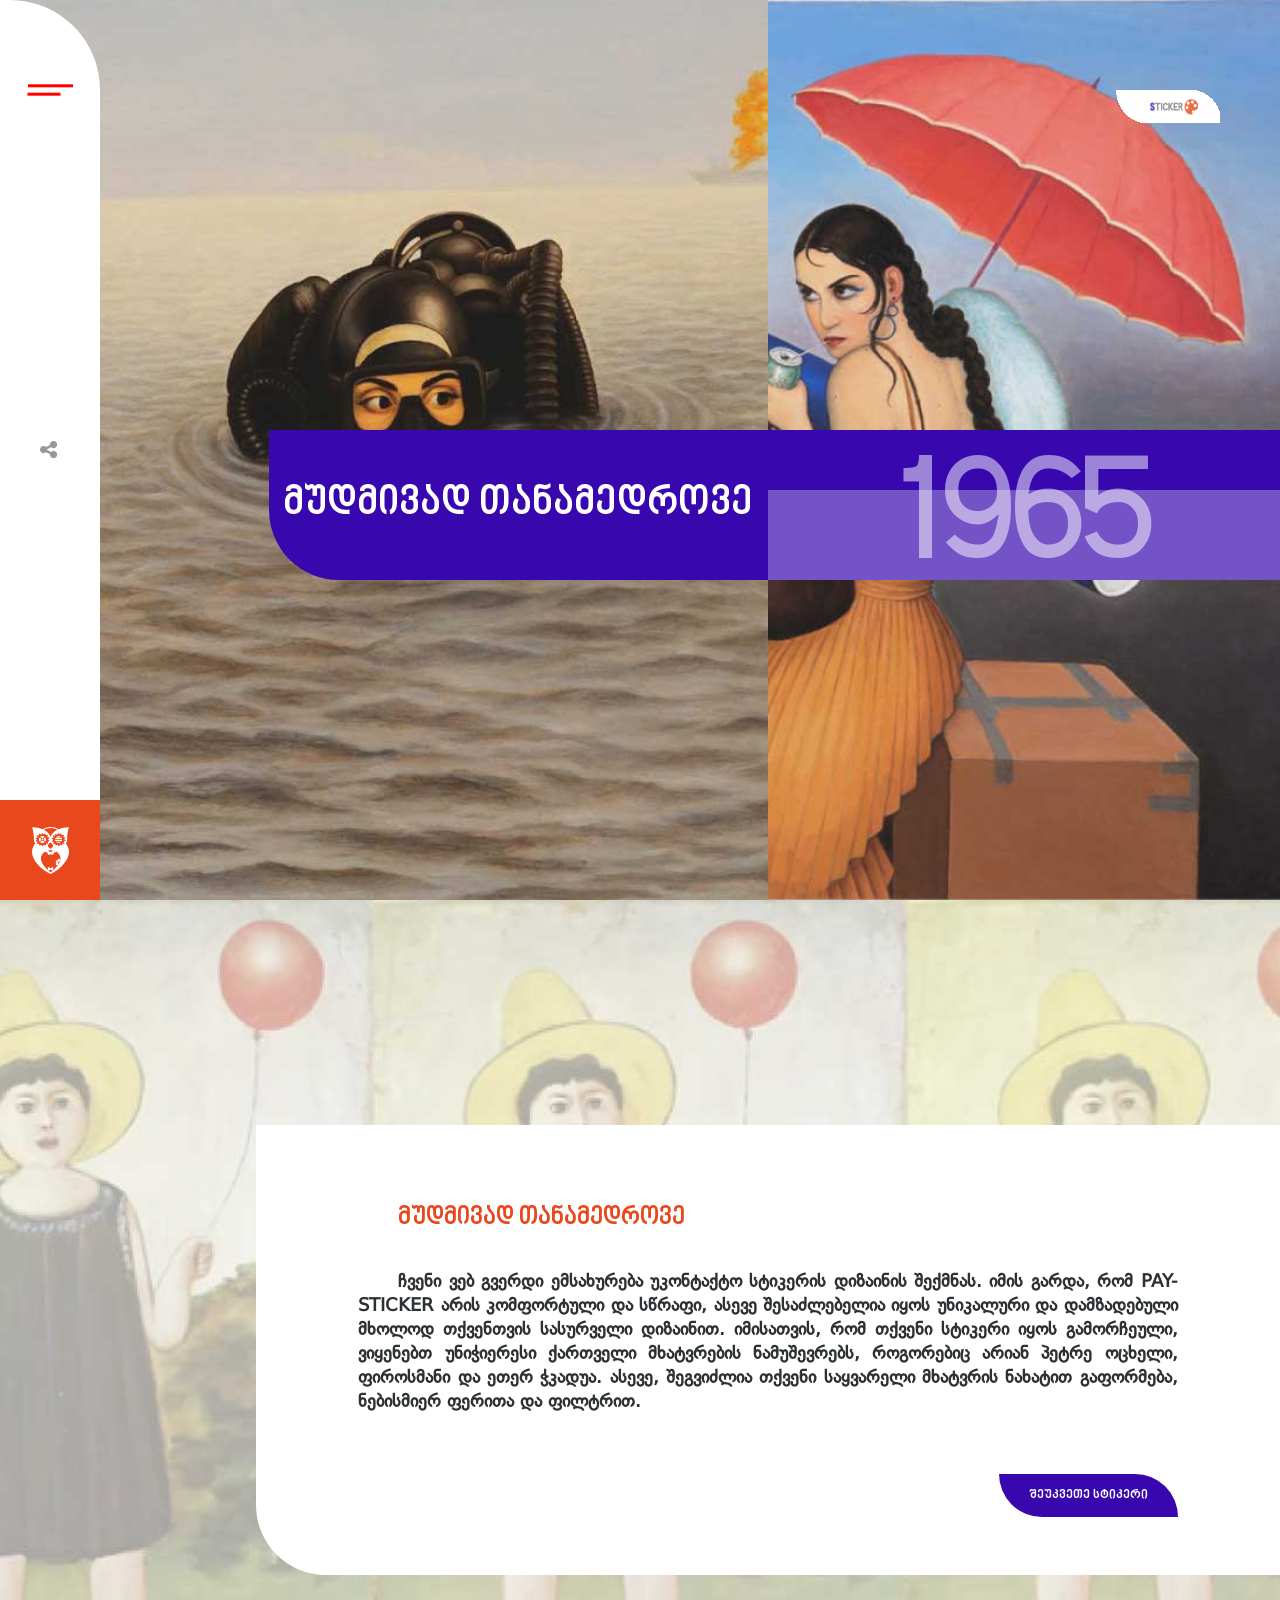
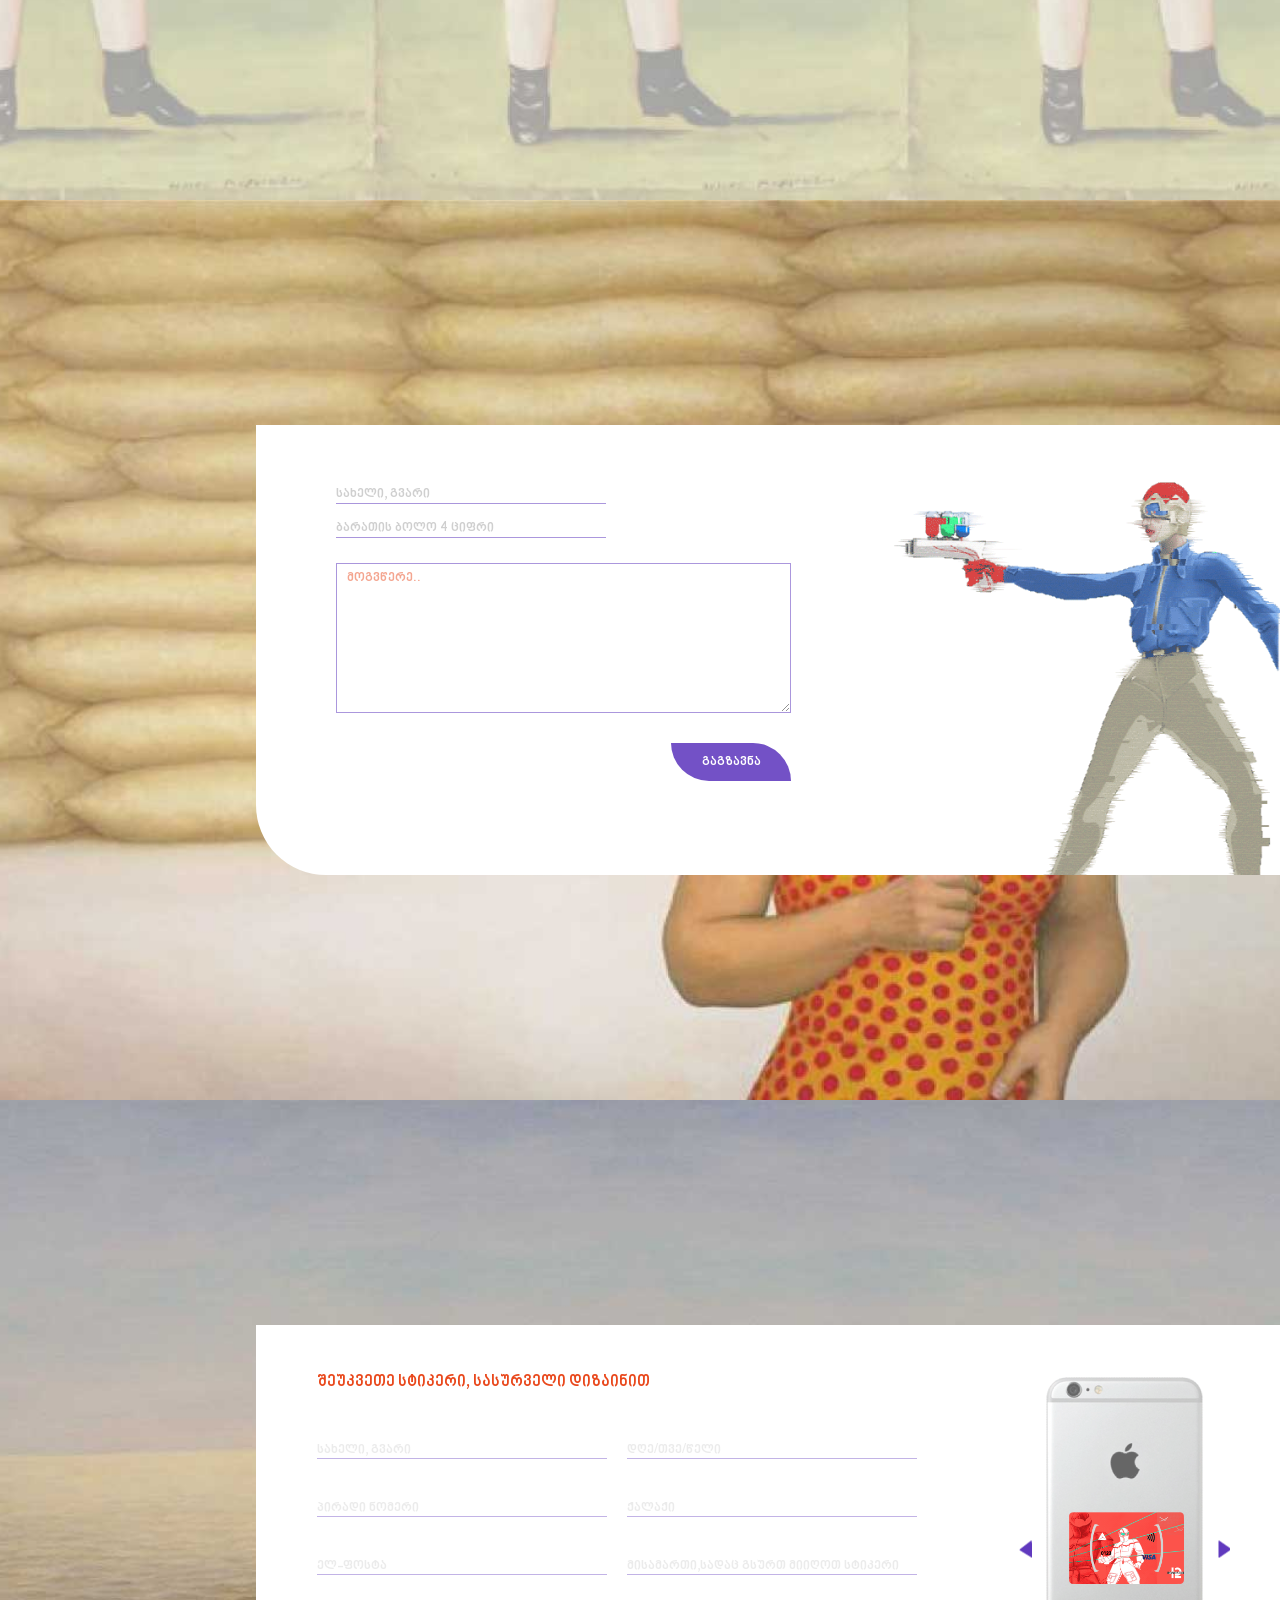
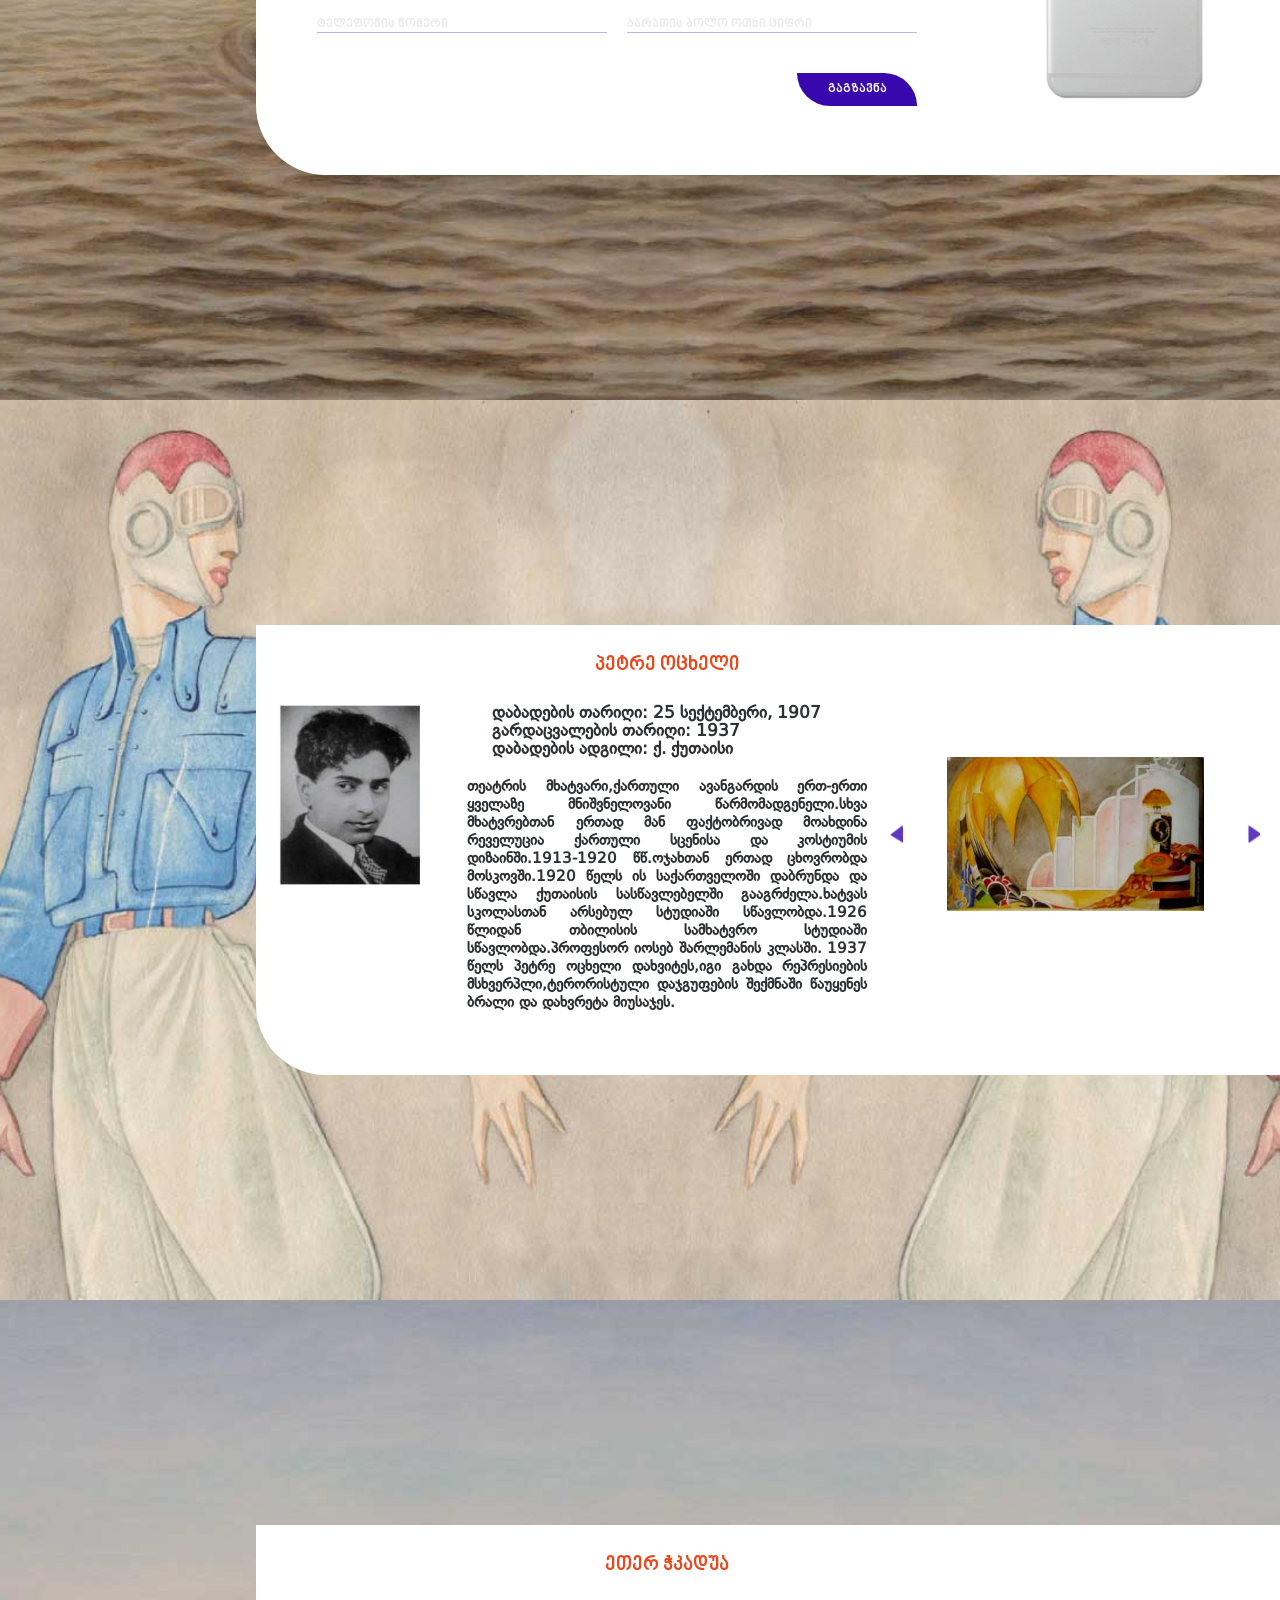
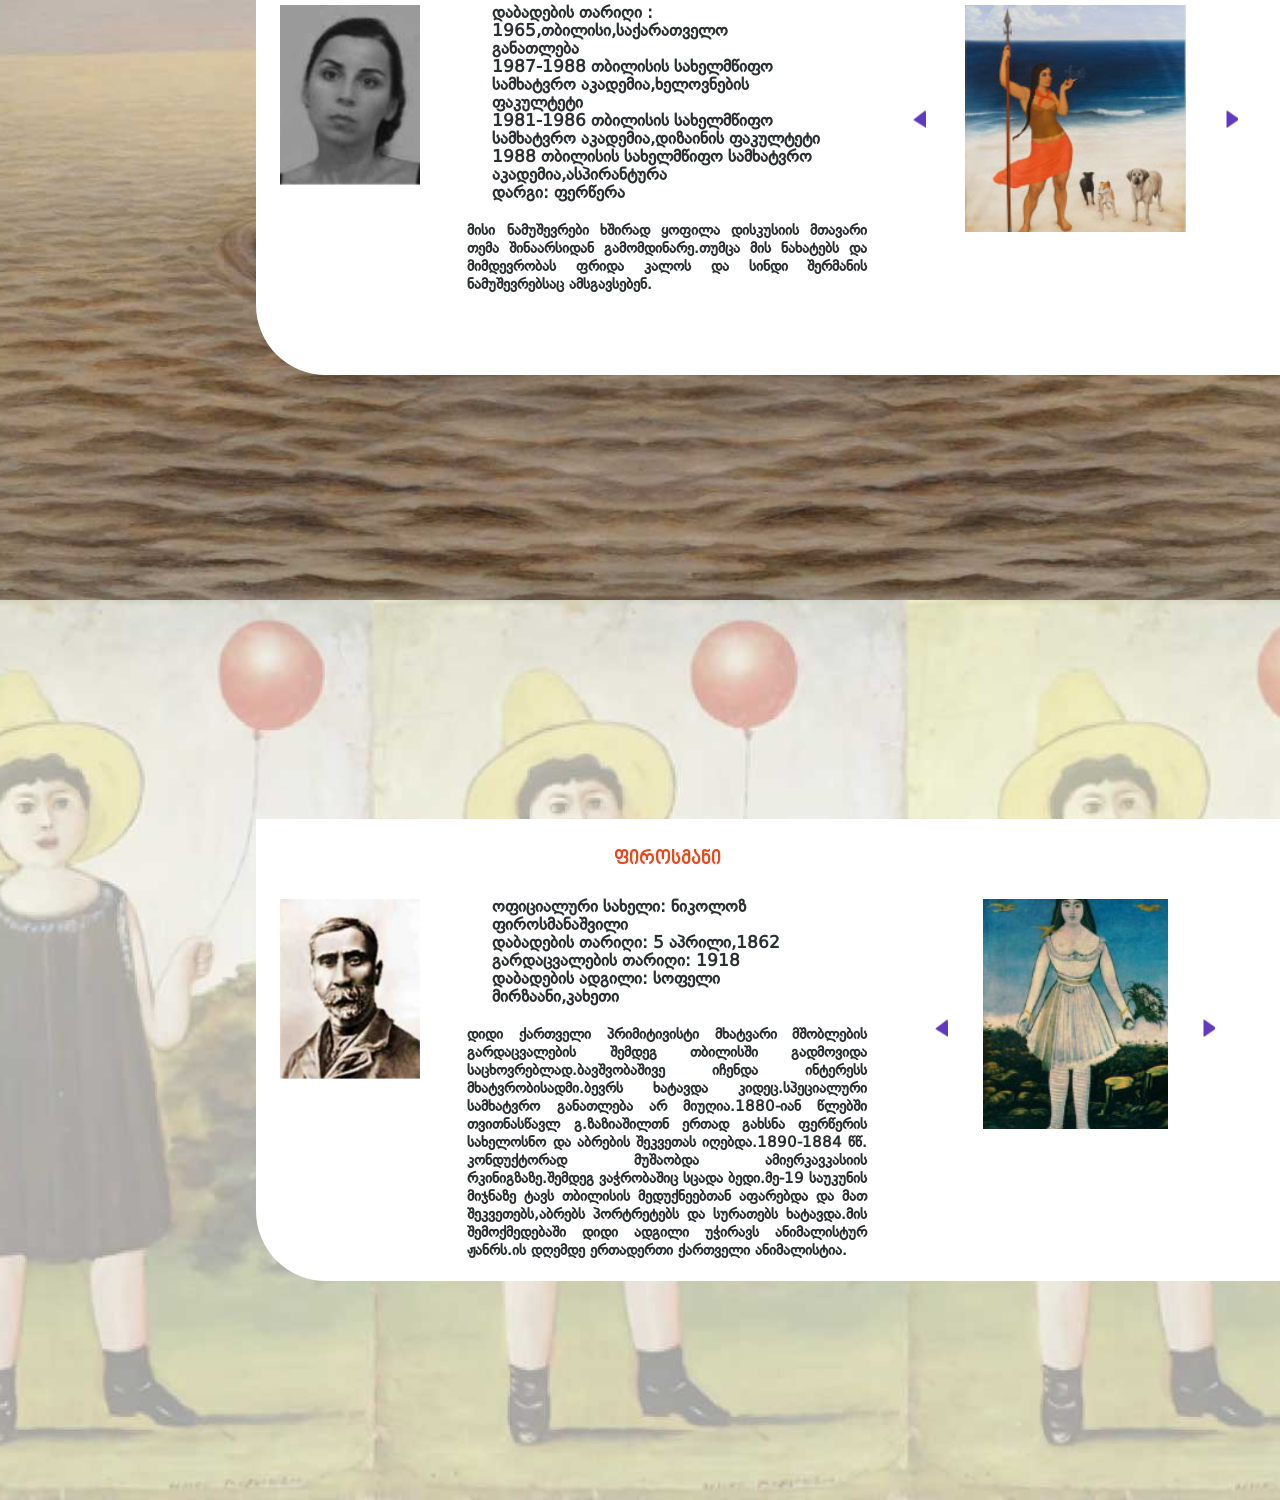
==== commit 680382fb: "Remove sitemap file" ====
--- a/index.html
+++ b/index.html
@@ -335,13 +335,7 @@
             </div> <!-- painter-slider -->
         </div> <!-- inner-page -->
     </div> <!-- pages -->
-
     
-
-    
-
-    
-
 	<!-- js -->
 	<script src="js/jquery-3.2.1.min.js"></script>
 	<script src="js/owl.carousel.js"></script>
--- a/styles/style.css
+++ b/styles/style.css
@@ -43,6 +43,8 @@
 	display: flex;
 	justify-content: space-around;
 	padding-bottom: 20px;
+
+	overflow: hidden;
 }
 .inner-page-for-contact {
 	position: absolute;
